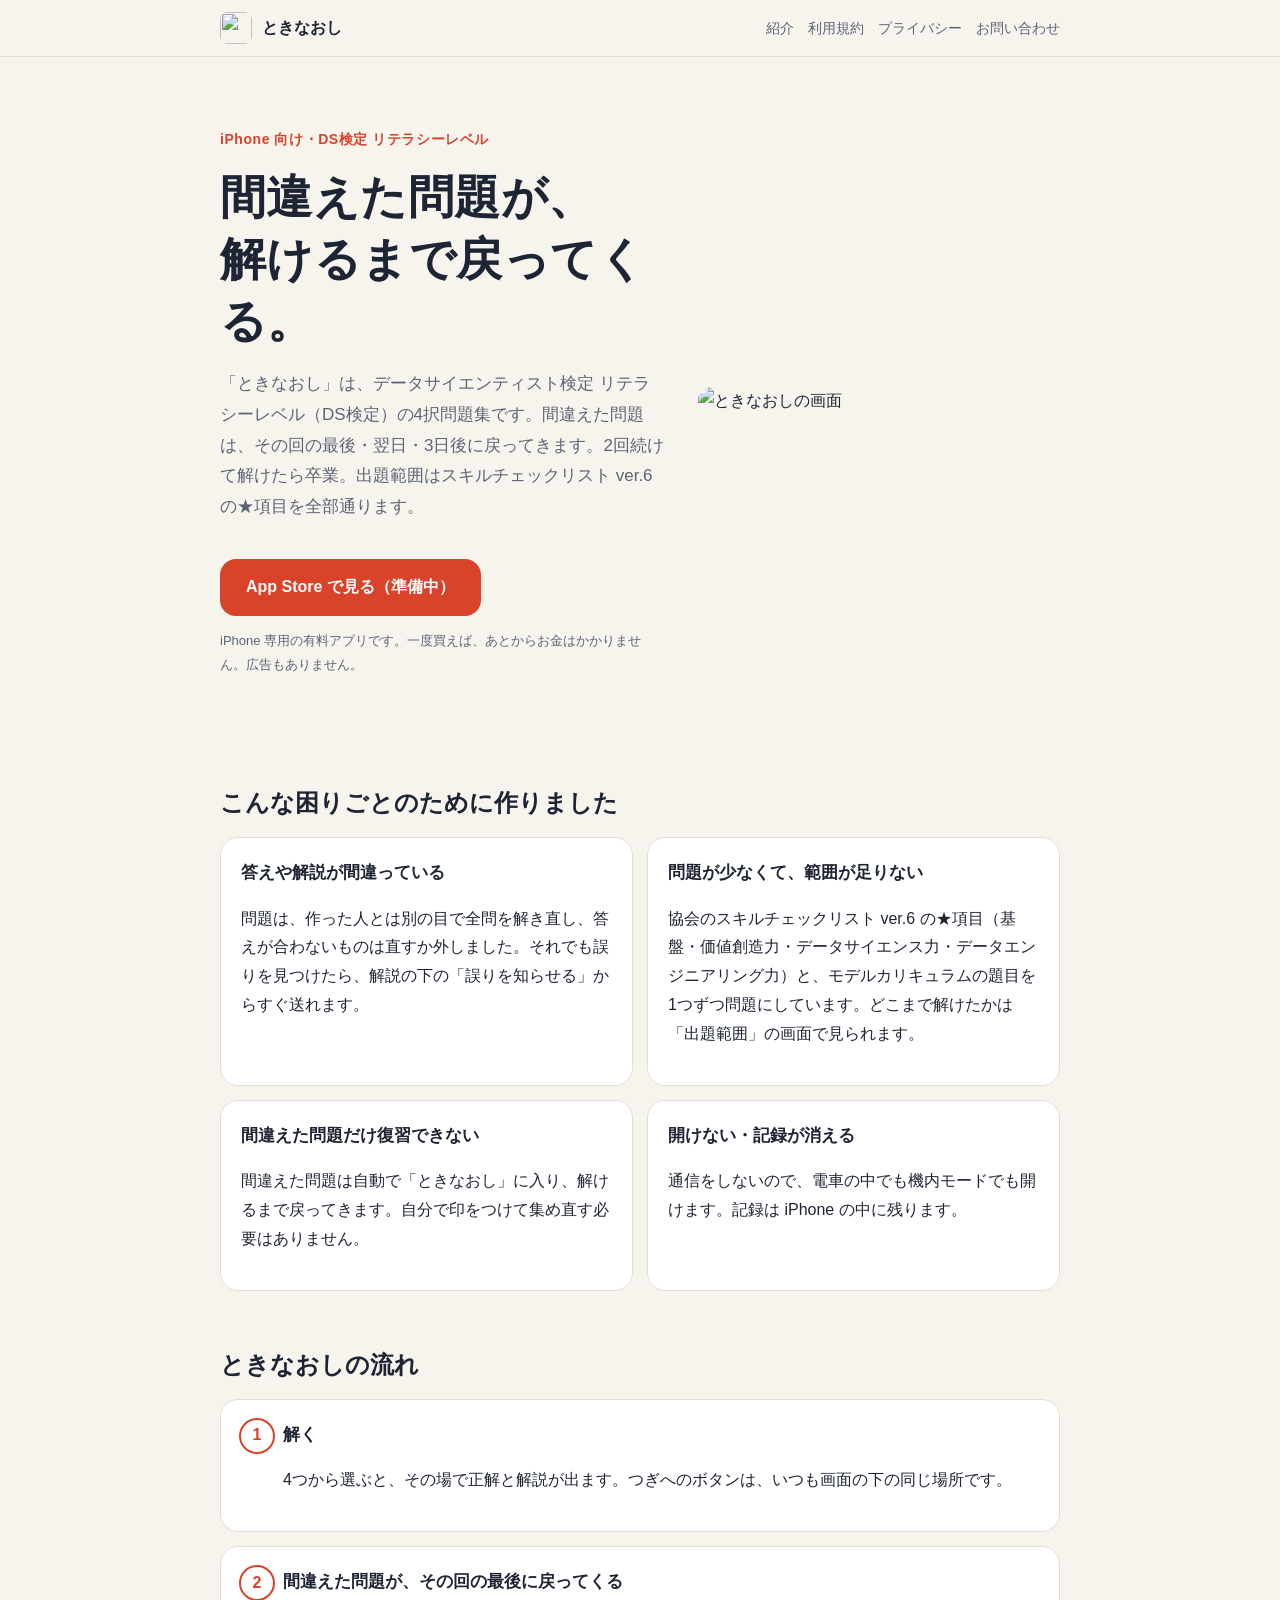
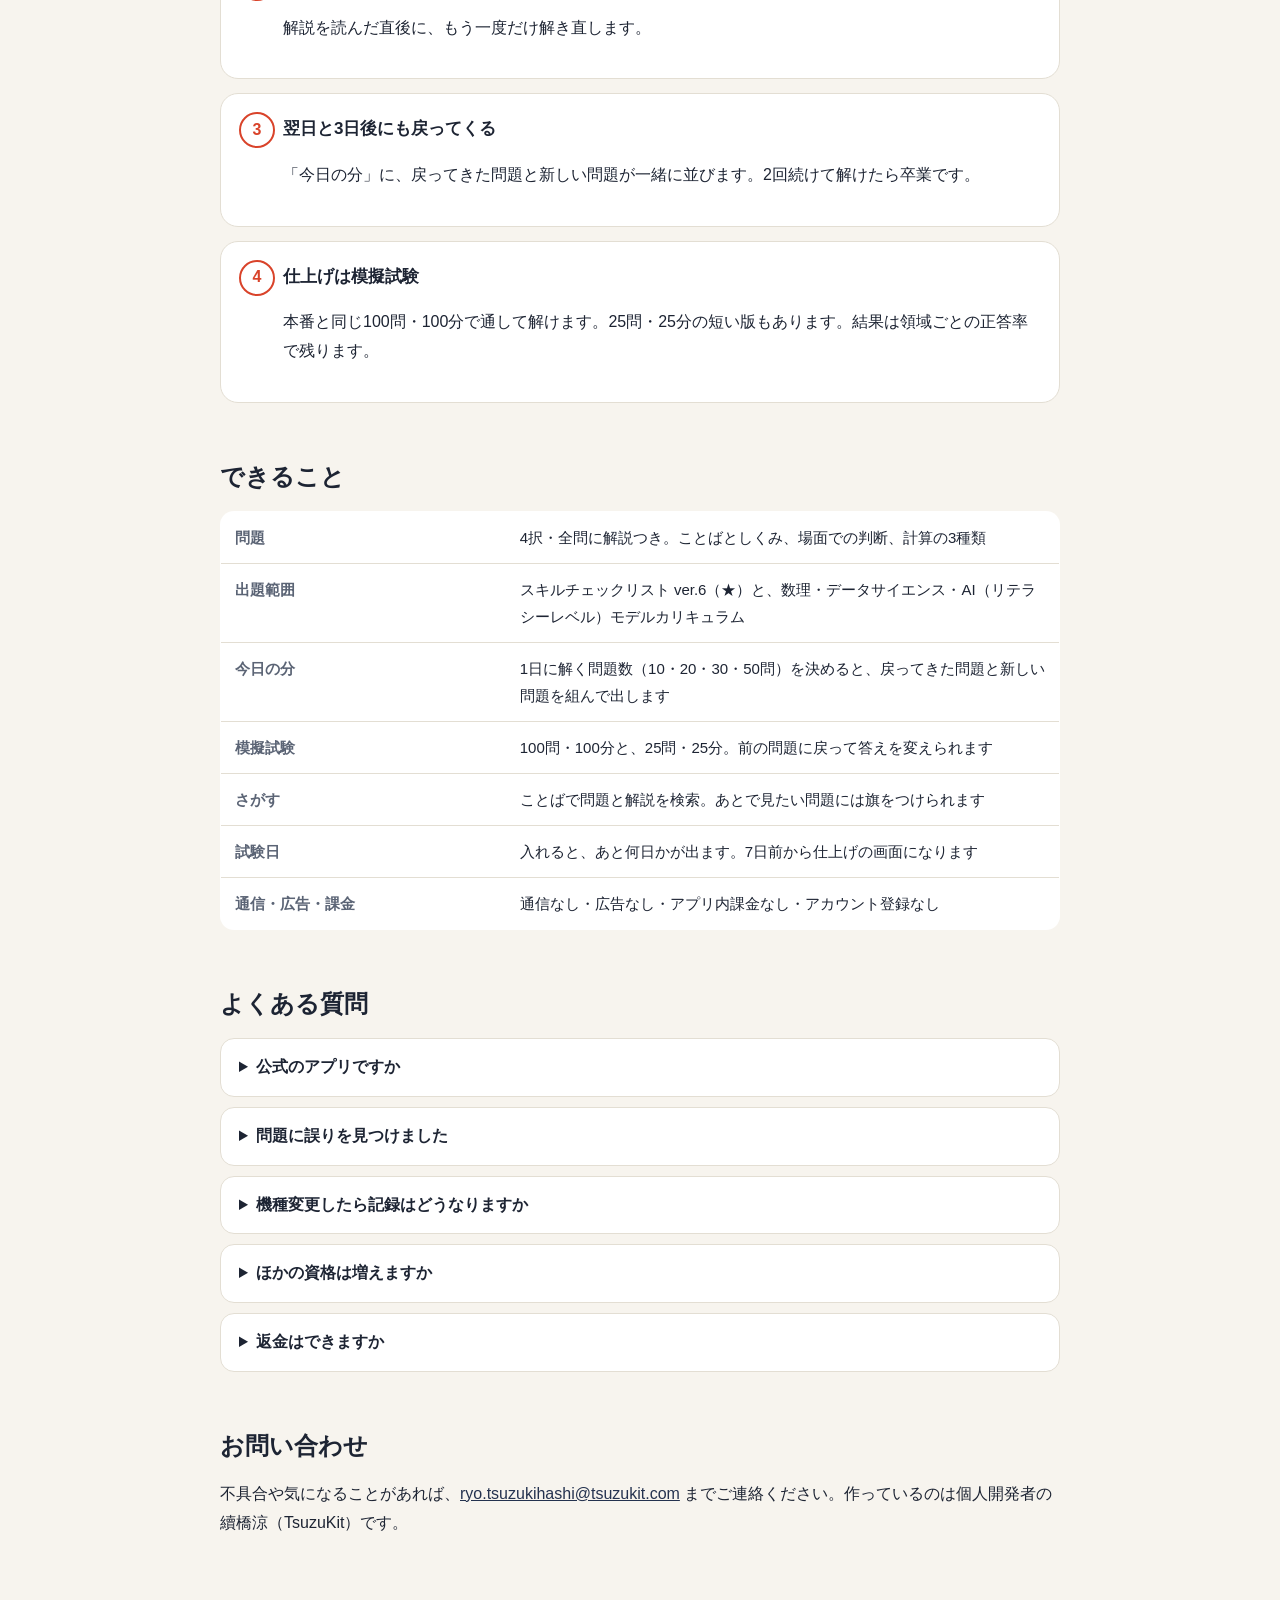
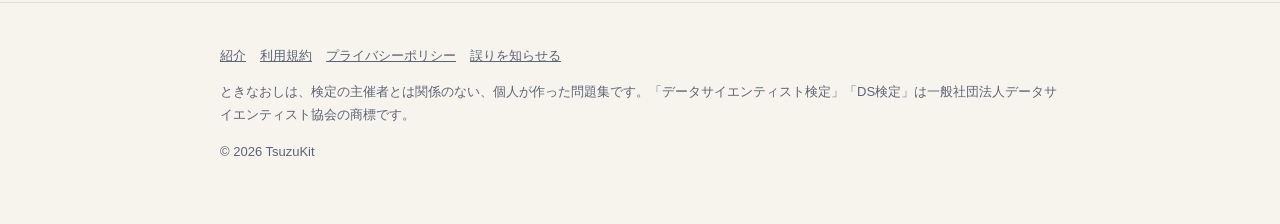
==== index.html @ 1ac1acfb "ときなおしの紹介・利用規約・プライバシーポリシー・誤りを知らせるページ" ====
<!DOCTYPE html>
<html lang="ja">
<head>
<meta charset="UTF-8">
<meta name="viewport" content="width=device-width, initial-scale=1">
<title>ときなおし｜間違えた問題が戻ってくる DS検定の問題集（iPhone）</title>
<meta name="description" content="DS検定（データサイエンティスト検定 リテラシーレベル）の4択問題集。間違えた問題が、解けるまで戻ってきます。スキルチェックリスト ver.6 対応。通信なし・広告なし・買い切り。">
<meta property="og:title" content="ときなおし｜間違えた問題が戻ってくる DS検定の問題集（iPhone）">
<meta property="og:description" content="DS検定（データサイエンティスト検定 リテラシーレベル）の4択問題集。間違えた問題が、解けるまで戻ってきます。スキルチェックリスト ver.6 対応。通信なし・広告なし・買い切り。">
<meta property="og:type" content="website">
<meta property="og:url" content="https://tokinaoshi.tsuzukit.com/">
<meta property="og:image" content="https://tokinaoshi.tsuzukit.com/assets/og.jpg">
<link rel="icon" href="assets/icon.png">
<link rel="apple-touch-icon" href="assets/icon.png">
<link rel="stylesheet" href="style.css">
</head>
<body>
<header class="site"><div class="wrap">
<a class="brand" href="./"><img src="assets/icon.png" alt="" width="32" height="32">ときなおし</a>
<nav class="site"><a href="./">紹介</a><a href="terms.html">利用規約</a><a href="privacy.html">プライバシー</a><a href="./#contact">お問い合わせ</a></nav>
</div></header>
<main class="wrap">
<section class="hero">
<div>
<p class="eyebrow">iPhone 向け・DS検定 リテラシーレベル</p>
<h1>間違えた問題が、<br>解けるまで戻ってくる。</h1>
<p class="lead">「ときなおし」は、データサイエンティスト検定 リテラシーレベル（DS検定）の4択問題集です。間違えた問題は、その回の最後・翌日・3日後に戻ってきます。2回続けて解けたら卒業。出題範囲はスキルチェックリスト ver.6 の★項目を全部通ります。</p>
<a class="cta" href="#store" id="store">App Store で見る（準備中）</a>
<p class="note">iPhone 専用の有料アプリです。一度買えば、あとからお金はかかりません。広告もありません。</p>
</div>
<img src="assets/hero.png" alt="ときなおしの画面" width="360">
</section>

<h2>こんな困りごとのために作りました</h2>
<div class="grid two">
<div class="card"><h3>答えや解説が間違っている</h3><p>問題は、作った人とは別の目で全問を解き直し、答えが合わないものは直すか外しました。それでも誤りを見つけたら、解説の下の「誤りを知らせる」からすぐ送れます。</p></div>
<div class="card"><h3>問題が少なくて、範囲が足りない</h3><p>協会のスキルチェックリスト ver.6 の★項目（基盤・価値創造力・データサイエンス力・データエンジニアリング力）と、モデルカリキュラムの題目を1つずつ問題にしています。どこまで解けたかは「出題範囲」の画面で見られます。</p></div>
<div class="card"><h3>間違えた問題だけ復習できない</h3><p>間違えた問題は自動で「ときなおし」に入り、解けるまで戻ってきます。自分で印をつけて集め直す必要はありません。</p></div>
<div class="card"><h3>開けない・記録が消える</h3><p>通信をしないので、電車の中でも機内モードでも開けます。記録は iPhone の中に残ります。</p></div>
</div>

<h2>ときなおしの流れ</h2>
<div class="grid steps">
<div class="card"><h3>解く</h3><p>4つから選ぶと、その場で正解と解説が出ます。つぎへのボタンは、いつも画面の下の同じ場所です。</p></div>
<div class="card"><h3>間違えた問題が、その回の最後に戻ってくる</h3><p>解説を読んだ直後に、もう一度だけ解き直します。</p></div>
<div class="card"><h3>翌日と3日後にも戻ってくる</h3><p>「今日の分」に、戻ってきた問題と新しい問題が一緒に並びます。2回続けて解けたら卒業です。</p></div>
<div class="card"><h3>仕上げは模擬試験</h3><p>本番と同じ100問・100分で通して解けます。25問・25分の短い版もあります。結果は領域ごとの正答率で残ります。</p></div>
</div>

<h2>できること</h2>
<table>
<tr><th>問題</th><td>4択・全問に解説つき。ことばとしくみ、場面での判断、計算の3種類</td></tr>
<tr><th>出題範囲</th><td>スキルチェックリスト ver.6（★）と、数理・データサイエンス・AI（リテラシーレベル）モデルカリキュラム</td></tr>
<tr><th>今日の分</th><td>1日に解く問題数（10・20・30・50問）を決めると、戻ってきた問題と新しい問題を組んで出します</td></tr>
<tr><th>模擬試験</th><td>100問・100分と、25問・25分。前の問題に戻って答えを変えられます</td></tr>
<tr><th>さがす</th><td>ことばで問題と解説を検索。あとで見たい問題には旗をつけられます</td></tr>
<tr><th>試験日</th><td>入れると、あと何日かが出ます。7日前から仕上げの画面になります</td></tr>
<tr><th>通信・広告・課金</th><td>通信なし・広告なし・アプリ内課金なし・アカウント登録なし</td></tr>
</table>

<h2>よくある質問</h2>
<details><summary>公式のアプリですか</summary><p>いいえ。検定の主催者とは関係のない、個人が作った問題集です。問題はすべて、このアプリのために新しく作りました。過去問や市販の問題集の写しではありません。</p></details>
<details><summary>問題に誤りを見つけました</summary><p>解説の下の「この問題の誤りを知らせる」を押すと、問題の番号が入ったメールを送れます。確かめて、次の版で直します。</p></details>
<details><summary>機種変更したら記録はどうなりますか</summary><p>記録は iPhone の中に保存しています。iPhone のバックアップから復元すると、記録も戻ります。</p></details>
<details><summary>ほかの資格は増えますか</summary><p>増やすときは、このアプリの中に足します。</p></details>
<details><summary>返金はできますか</summary><p>返金は Apple の規定に従います。<a href="https://reportaproblem.apple.com/">reportaproblem.apple.com</a> からお申し出ください。開発者が直接返金することはできません。</p></details>

<h2 id="contact">お問い合わせ</h2>
<p>不具合や気になることがあれば、<a href="mailto:ryo.tsuzukihashi@tsuzukit.com?subject=%E3%81%A8%E3%81%8D%E3%81%AA%E3%81%8A%E3%81%97%E3%81%AB%E3%81%A4%E3%81%84%E3%81%A6">ryo.tsuzukihashi@tsuzukit.com</a> までご連絡ください。作っているのは個人開発者の續橋涼（TsuzuKit）です。</p>

</main>
<footer class="site"><div class="wrap">
<p><a href="./">紹介</a><a href="terms.html">利用規約</a><a href="privacy.html">プライバシーポリシー</a><a href="report.html">誤りを知らせる</a></p>
<p>ときなおしは、検定の主催者とは関係のない、個人が作った問題集です。「データサイエンティスト検定」「DS検定」は一般社団法人データサイエンティスト協会の商標です。</p>
<p>© 2026 TsuzuKit</p>
</div></footer>
</body>
</html>
---- style.css ----
/* ときなおし — 紙の白・インクの紺・朱色（採点の赤ペン） */
:root {
  --paper: #f7f4ee; --card: #ffffff; --ink: #1d2433; --sub: #5b6475; --line: #e3ded3;
  --vermilion: #d9432a; --vermilion-soft: #fbe5df; --navy: #24324f; --correct: #167c55;
}
@media (prefers-color-scheme: dark) {
  :root { --paper: #12151c; --card: #1c212b; --ink: #f2f0ea; --sub: #a9b0be; --line: #2c3340;
    --vermilion: #f0674f; --vermilion-soft: #3a211c; --navy: #8fa6d9; --correct: #4cc38f; }
}
* { box-sizing: border-box; }
html { -webkit-text-size-adjust: 100%; }
body { margin: 0; background: var(--paper); color: var(--ink); line-height: 1.8;
  font-family: -apple-system, BlinkMacSystemFont, "Hiragino Sans", "Hiragino Kaku Gothic ProN", "Noto Sans JP", sans-serif; }
a { color: var(--navy); }
.wrap { max-width: 880px; margin: 0 auto; padding: 0 20px; }
header.site { border-bottom: 1px solid var(--line); background: var(--paper); position: sticky; top: 0; z-index: 5; }
header.site .wrap { display: flex; align-items: center; gap: 16px; min-height: 56px; }
.brand { display: flex; align-items: center; gap: 10px; font-weight: 800; text-decoration: none; color: var(--ink); margin-right: auto; }
.brand img { width: 32px; height: 32px; border-radius: 8px; }
nav.site a { font-size: 14px; text-decoration: none; color: var(--sub); margin-left: 14px; white-space: nowrap; }
nav.site a:hover { color: var(--ink); }
.hero { padding: 56px 0 40px; display: grid; gap: 32px; align-items: center; }
@media (min-width: 760px) { .hero { grid-template-columns: 1.1fr 0.9fr; } }
.eyebrow { color: var(--vermilion); font-weight: 700; font-size: 14px; letter-spacing: 0.04em; }
h1 { font-size: clamp(30px, 6vw, 46px); line-height: 1.35; margin: 8px 0 16px; letter-spacing: 0.01em; }
h2 { font-size: 24px; margin: 56px 0 16px; line-height: 1.5; }
h3 { font-size: 17px; margin: 0 0 6px; }
.lead { font-size: 17px; color: var(--sub); }
.cta { display: inline-block; margin-top: 20px; background: var(--vermilion); color: #fff; font-weight: 700; text-decoration: none;
  padding: 14px 26px; border-radius: 16px; }
.note { font-size: 13px; color: var(--sub); }
.hero img { width: 100%; max-width: 360px; justify-self: center; border-radius: 28px; }
.grid { display: grid; gap: 14px; }
@media (min-width: 700px) { .grid.two { grid-template-columns: 1fr 1fr; } .grid.three { grid-template-columns: repeat(3, 1fr); } }
.card { background: var(--card); border: 1px solid var(--line); border-radius: 18px; padding: 20px; }
.card.em { background: var(--vermilion-soft); border-color: transparent; }
.steps { counter-reset: step; }
.steps .card { position: relative; padding-left: 62px; }
.steps .card::before { counter-increment: step; content: counter(step); position: absolute; left: 18px; top: 18px; width: 32px; height: 32px;
  border-radius: 50%; border: 2.5px solid var(--vermilion); color: var(--vermilion); font-weight: 800; display: grid; place-items: center; }
table { width: 100%; border-collapse: collapse; background: var(--card); border: 1px solid var(--line); border-radius: 14px; overflow: hidden; }
th, td { text-align: left; padding: 12px 14px; border-bottom: 1px solid var(--line); vertical-align: top; font-size: 15px; }
th { width: 34%; color: var(--sub); font-weight: 600; }
tr:last-child th, tr:last-child td { border-bottom: none; }
.doc { padding: 40px 0 24px; }
.doc h1 { font-size: 30px; }
.doc h2 { font-size: 19px; margin: 36px 0 10px; }
.doc .meta { color: var(--sub); font-size: 14px; }
.doc .summary { background: var(--vermilion-soft); border-radius: 16px; padding: 18px 20px; margin: 20px 0; }
details { background: var(--card); border: 1px solid var(--line); border-radius: 14px; padding: 14px 18px; }
details + details { margin-top: 10px; }
summary { font-weight: 700; cursor: pointer; }
footer.site { border-top: 1px solid var(--line); margin-top: 64px; padding: 28px 0 48px; color: var(--sub); font-size: 13px; }
footer.site a { color: var(--sub); margin-right: 14px; }
.qid { font-family: ui-monospace, SFMono-Regular, Menlo, monospace; background: var(--card); border: 1px solid var(--line);
  border-radius: 8px; padding: 2px 8px; }
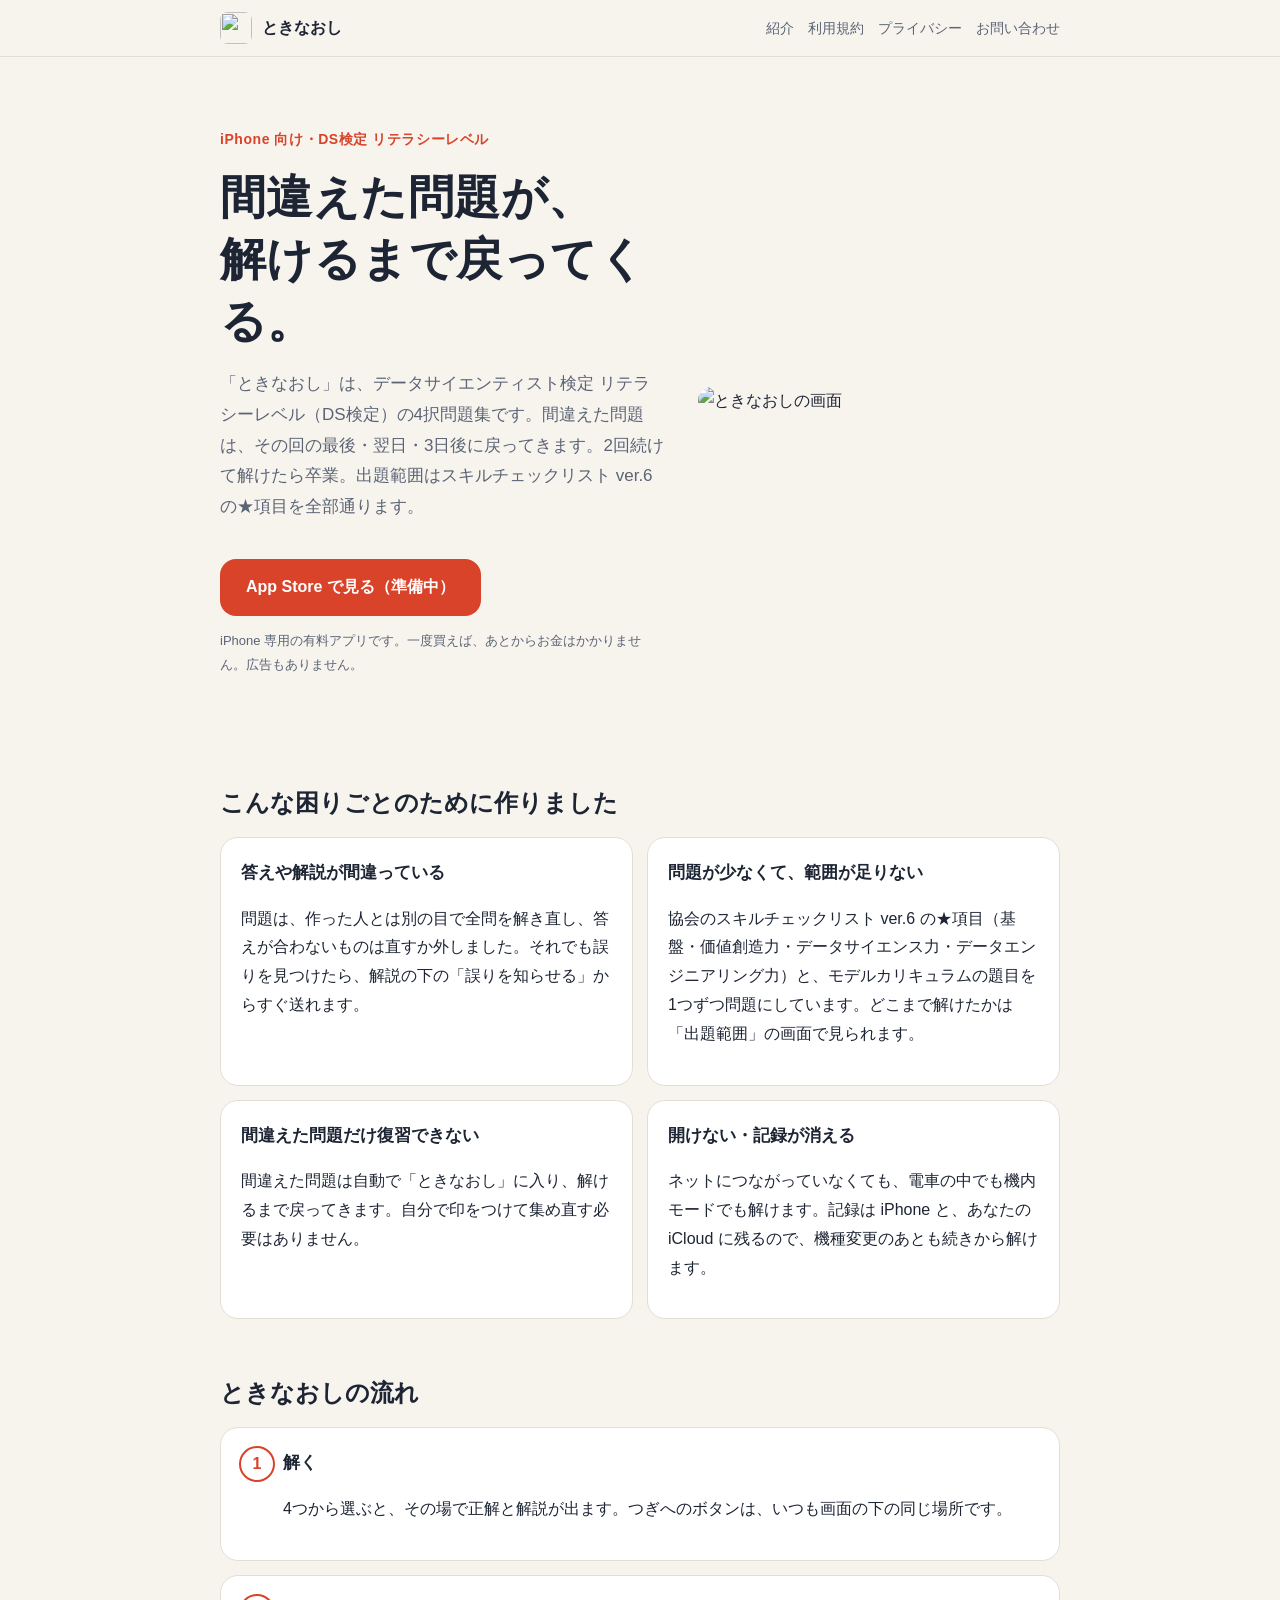
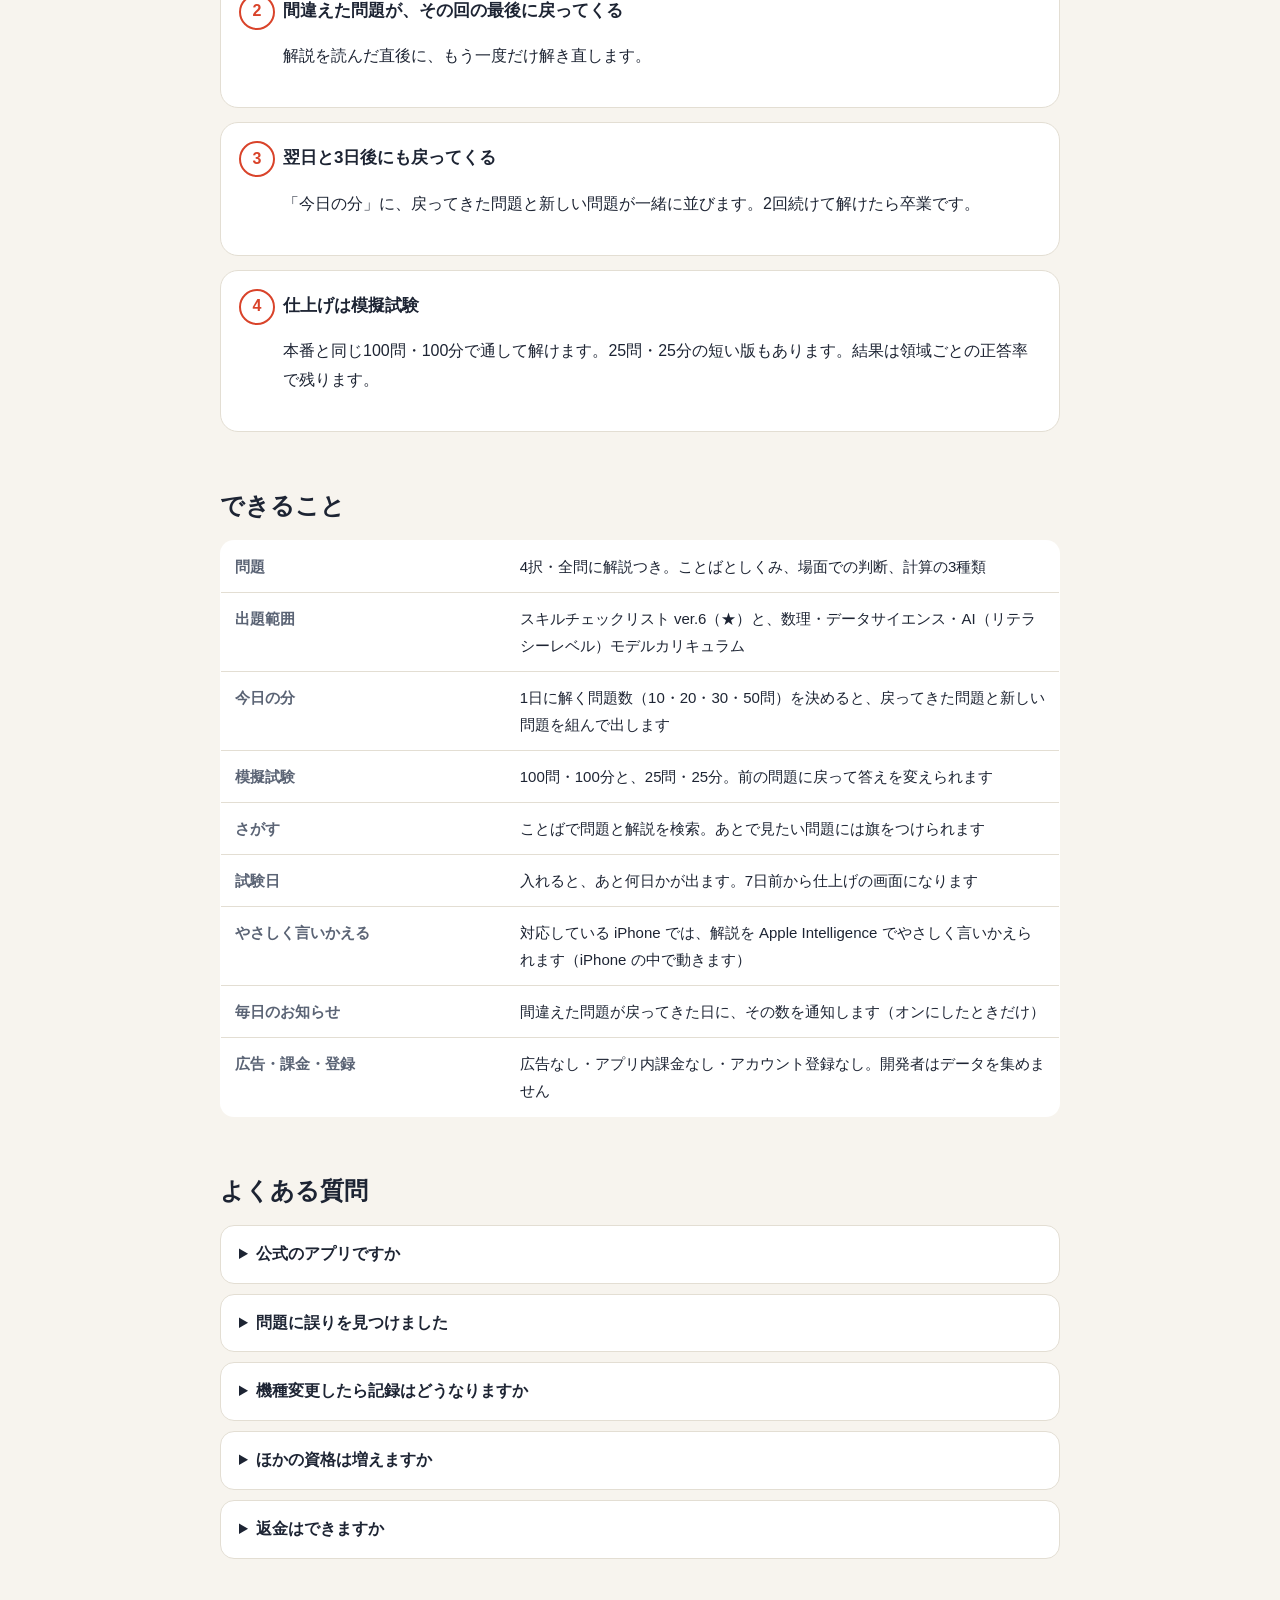
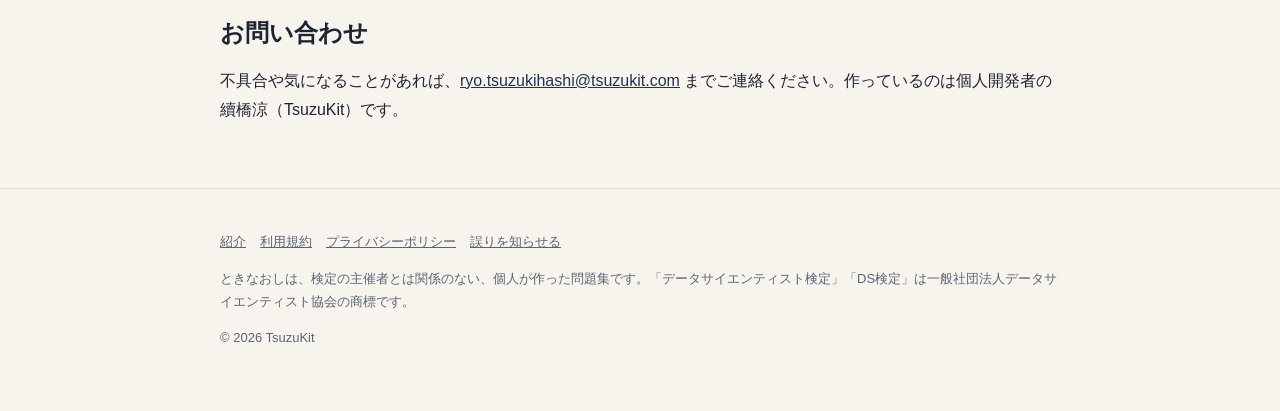
==== commit 66bc2c99: "iCloud への控え・解説の言いかえ・毎日のお知らせに合わせて、紹介とプライバシーポリシーを直す" ====
--- a/index.html
+++ b/index.html
@@ -4,9 +4,9 @@
 <meta charset="UTF-8">
 <meta name="viewport" content="width=device-width, initial-scale=1">
 <title>ときなおし｜間違えた問題が戻ってくる DS検定の問題集（iPhone）</title>
-<meta name="description" content="DS検定（データサイエンティスト検定 リテラシーレベル）の4択問題集。間違えた問題が、解けるまで戻ってきます。スキルチェックリスト ver.6 対応。通信なし・広告なし・買い切り。">
+<meta name="description" content="DS検定（データサイエンティスト検定 リテラシーレベル）の4択問題集。間違えた問題が、解けるまで戻ってきます。スキルチェックリスト ver.6 対応。ネットなしで使える・広告なし・買い切り。">
 <meta property="og:title" content="ときなおし｜間違えた問題が戻ってくる DS検定の問題集（iPhone）">
-<meta property="og:description" content="DS検定（データサイエンティスト検定 リテラシーレベル）の4択問題集。間違えた問題が、解けるまで戻ってきます。スキルチェックリスト ver.6 対応。通信なし・広告なし・買い切り。">
+<meta property="og:description" content="DS検定（データサイエンティスト検定 リテラシーレベル）の4択問題集。間違えた問題が、解けるまで戻ってきます。スキルチェックリスト ver.6 対応。ネットなしで使える・広告なし・買い切り。">
 <meta property="og:type" content="website">
 <meta property="og:url" content="https://tokinaoshi.tsuzukit.com/">
 <meta property="og:image" content="https://tokinaoshi.tsuzukit.com/assets/og.jpg">
@@ -36,7 +36,7 @@
 <div class="card"><h3>答えや解説が間違っている</h3><p>問題は、作った人とは別の目で全問を解き直し、答えが合わないものは直すか外しました。それでも誤りを見つけたら、解説の下の「誤りを知らせる」からすぐ送れます。</p></div>
 <div class="card"><h3>問題が少なくて、範囲が足りない</h3><p>協会のスキルチェックリスト ver.6 の★項目（基盤・価値創造力・データサイエンス力・データエンジニアリング力）と、モデルカリキュラムの題目を1つずつ問題にしています。どこまで解けたかは「出題範囲」の画面で見られます。</p></div>
 <div class="card"><h3>間違えた問題だけ復習できない</h3><p>間違えた問題は自動で「ときなおし」に入り、解けるまで戻ってきます。自分で印をつけて集め直す必要はありません。</p></div>
-<div class="card"><h3>開けない・記録が消える</h3><p>通信をしないので、電車の中でも機内モードでも開けます。記録は iPhone の中に残ります。</p></div>
+<div class="card"><h3>開けない・記録が消える</h3><p>ネットにつながっていなくても、電車の中でも機内モードでも解けます。記録は iPhone と、あなたの iCloud に残るので、機種変更のあとも続きから解けます。</p></div>
 </div>
 
 <h2>ときなおしの流れ</h2>
@@ -55,13 +55,15 @@
 <tr><th>模擬試験</th><td>100問・100分と、25問・25分。前の問題に戻って答えを変えられます</td></tr>
 <tr><th>さがす</th><td>ことばで問題と解説を検索。あとで見たい問題には旗をつけられます</td></tr>
 <tr><th>試験日</th><td>入れると、あと何日かが出ます。7日前から仕上げの画面になります</td></tr>
-<tr><th>通信・広告・課金</th><td>通信なし・広告なし・アプリ内課金なし・アカウント登録なし</td></tr>
+<tr><th>やさしく言いかえる</th><td>対応している iPhone では、解説を Apple Intelligence でやさしく言いかえられます（iPhone の中で動きます）</td></tr>
+<tr><th>毎日のお知らせ</th><td>間違えた問題が戻ってきた日に、その数を通知します（オンにしたときだけ）</td></tr>
+<tr><th>広告・課金・登録</th><td>広告なし・アプリ内課金なし・アカウント登録なし。開発者はデータを集めません</td></tr>
 </table>
 
 <h2>よくある質問</h2>
 <details><summary>公式のアプリですか</summary><p>いいえ。検定の主催者とは関係のない、個人が作った問題集です。問題はすべて、このアプリのために新しく作りました。過去問や市販の問題集の写しではありません。</p></details>
 <details><summary>問題に誤りを見つけました</summary><p>解説の下の「この問題の誤りを知らせる」を押すと、問題の番号が入ったメールを送れます。確かめて、次の版で直します。</p></details>
-<details><summary>機種変更したら記録はどうなりますか</summary><p>記録は iPhone の中に保存しています。iPhone のバックアップから復元すると、記録も戻ります。</p></details>
+<details><summary>機種変更したら記録はどうなりますか</summary><p>記録の控えを、あなたの iCloud に置いています。新しい iPhone で同じ Apple アカウントにサインインしていれば、アプリを開いたときに続きから解けます。</p></details>
 <details><summary>ほかの資格は増えますか</summary><p>増やすときは、このアプリの中に足します。</p></details>
 <details><summary>返金はできますか</summary><p>返金は Apple の規定に従います。<a href="https://reportaproblem.apple.com/">reportaproblem.apple.com</a> からお申し出ください。開発者が直接返金することはできません。</p></details>
 
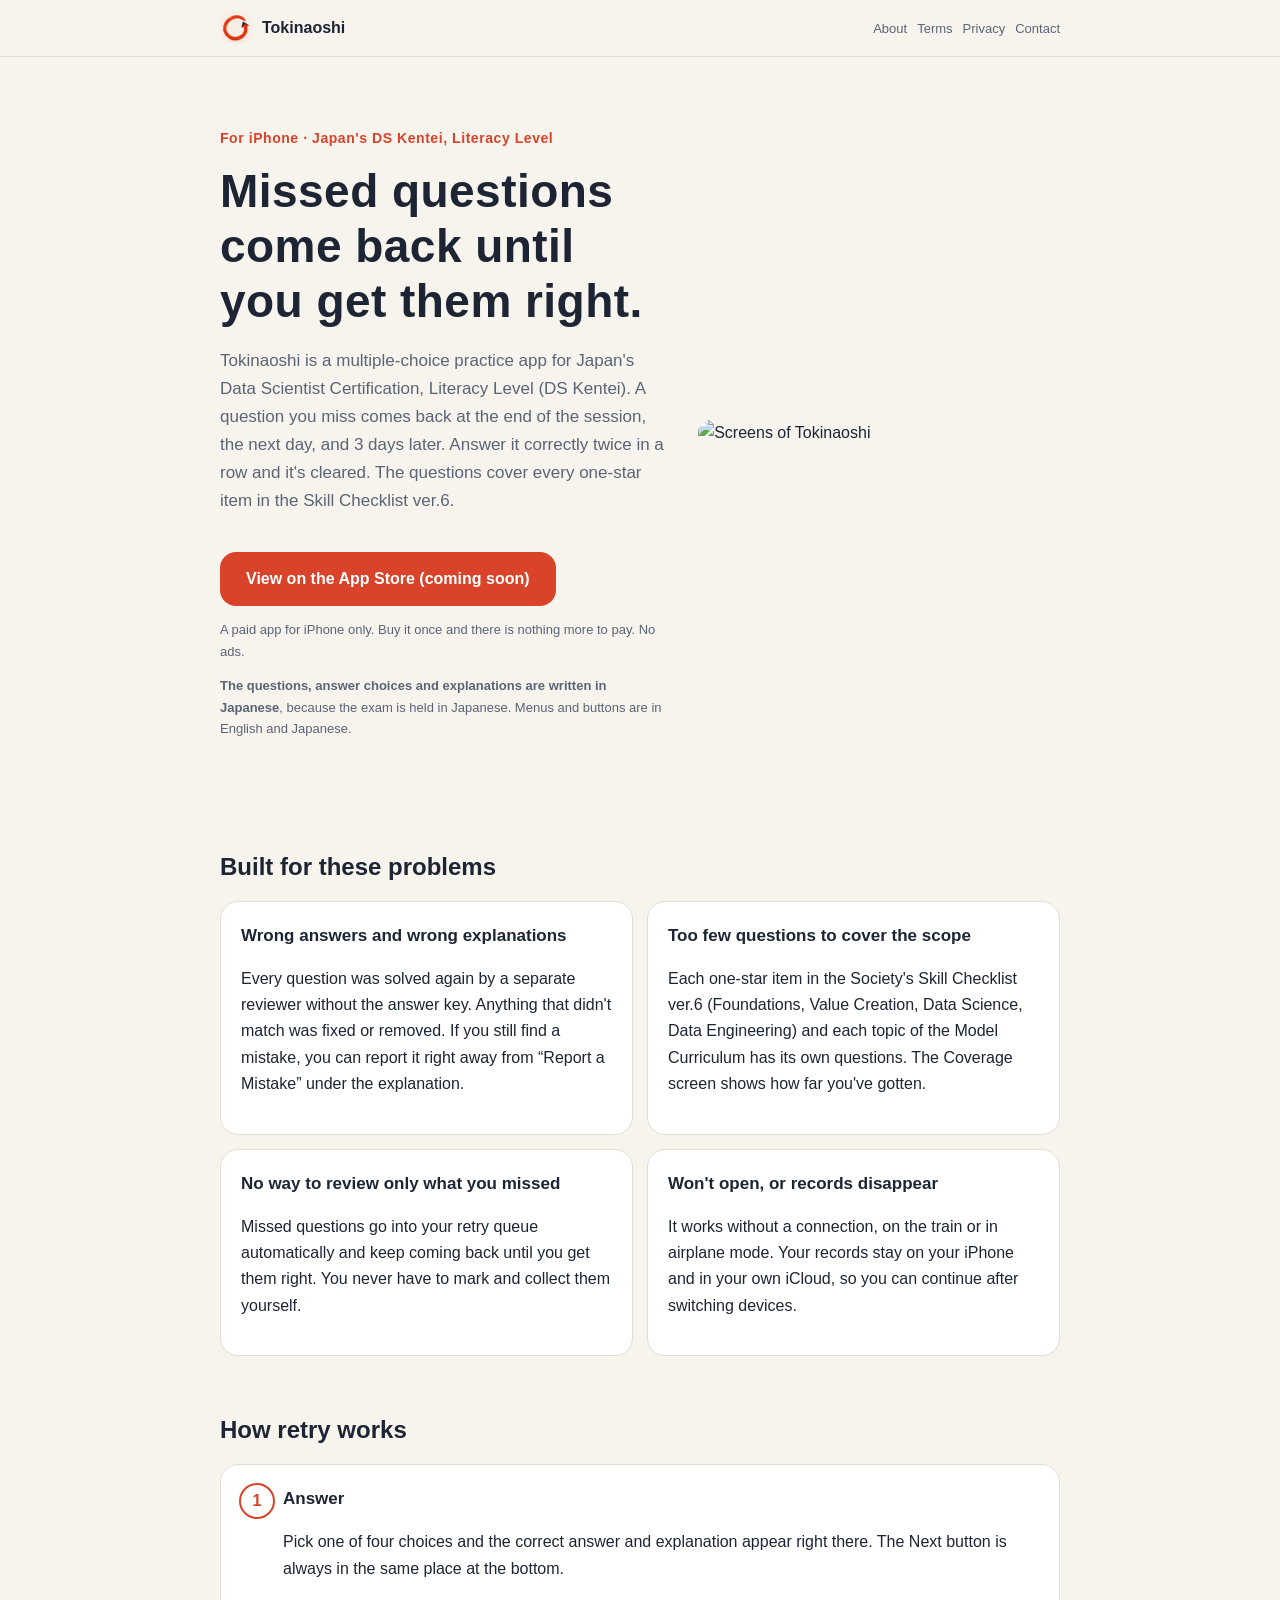
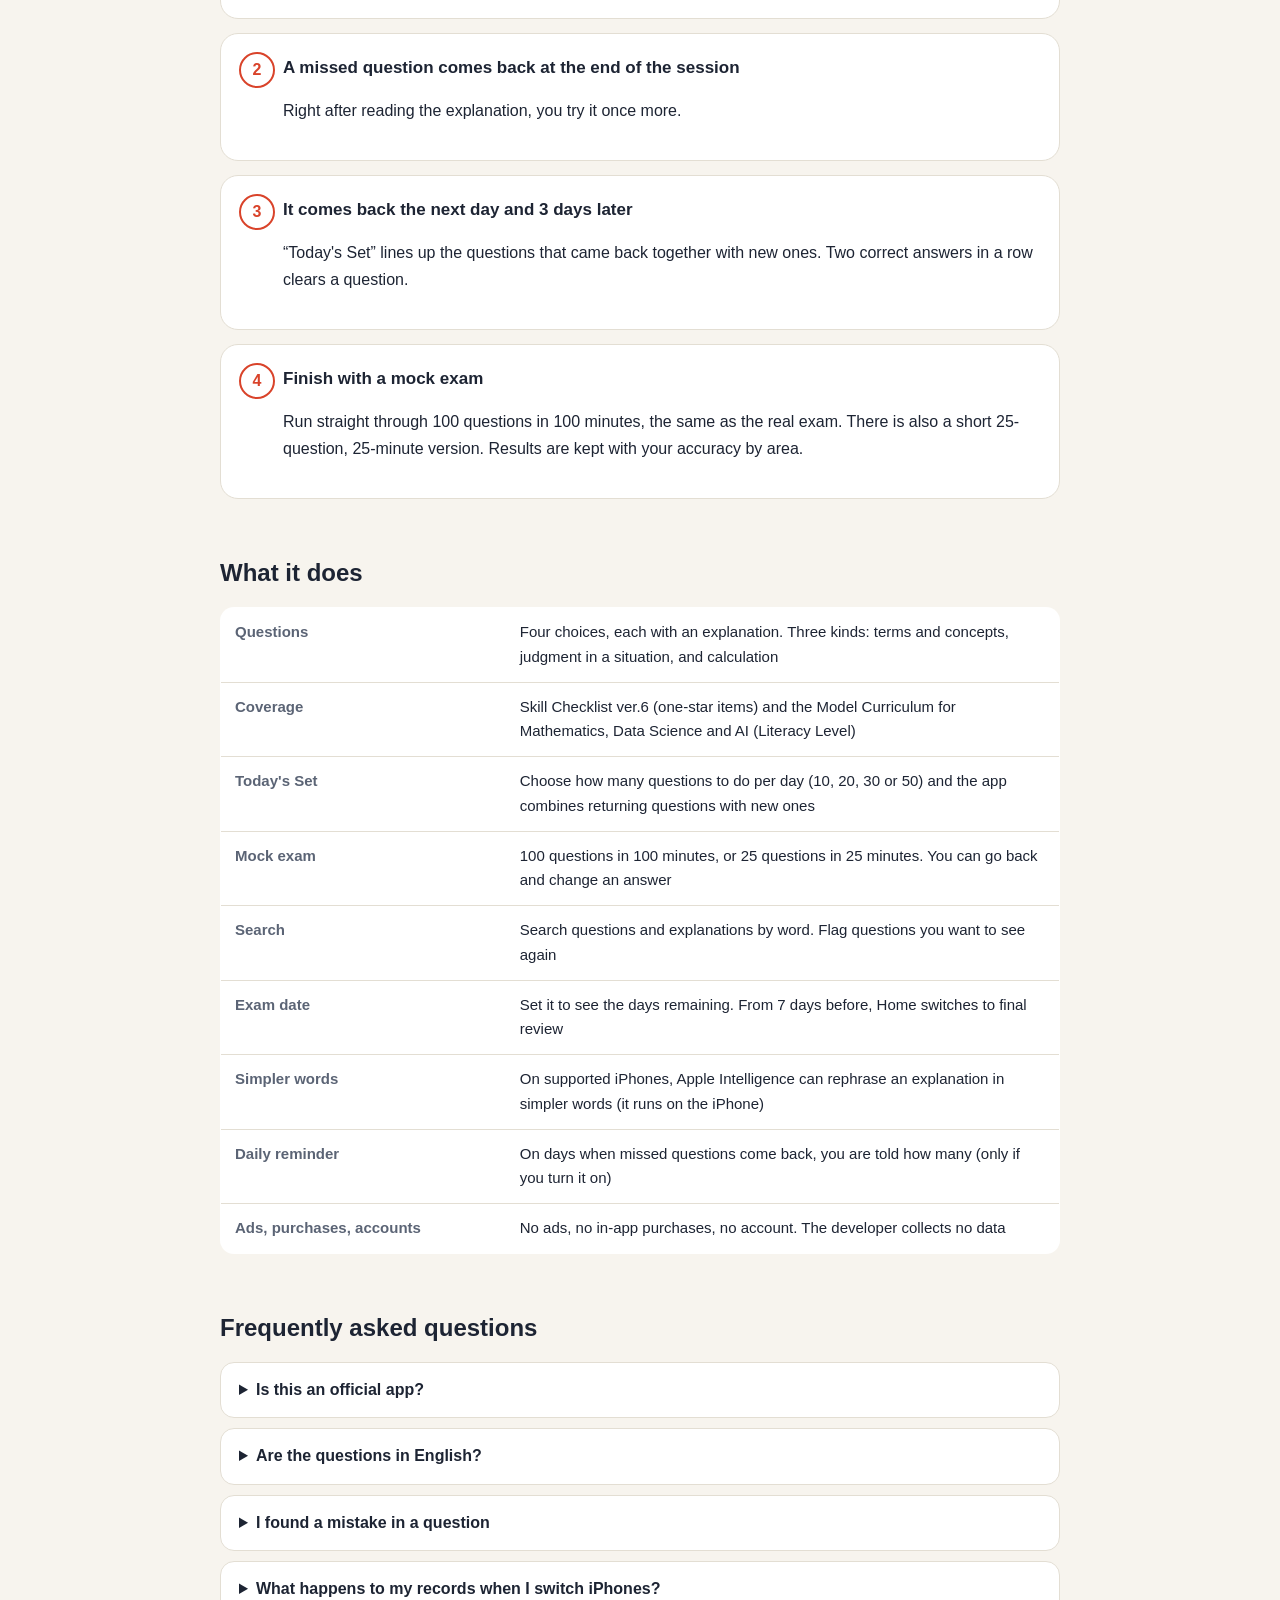
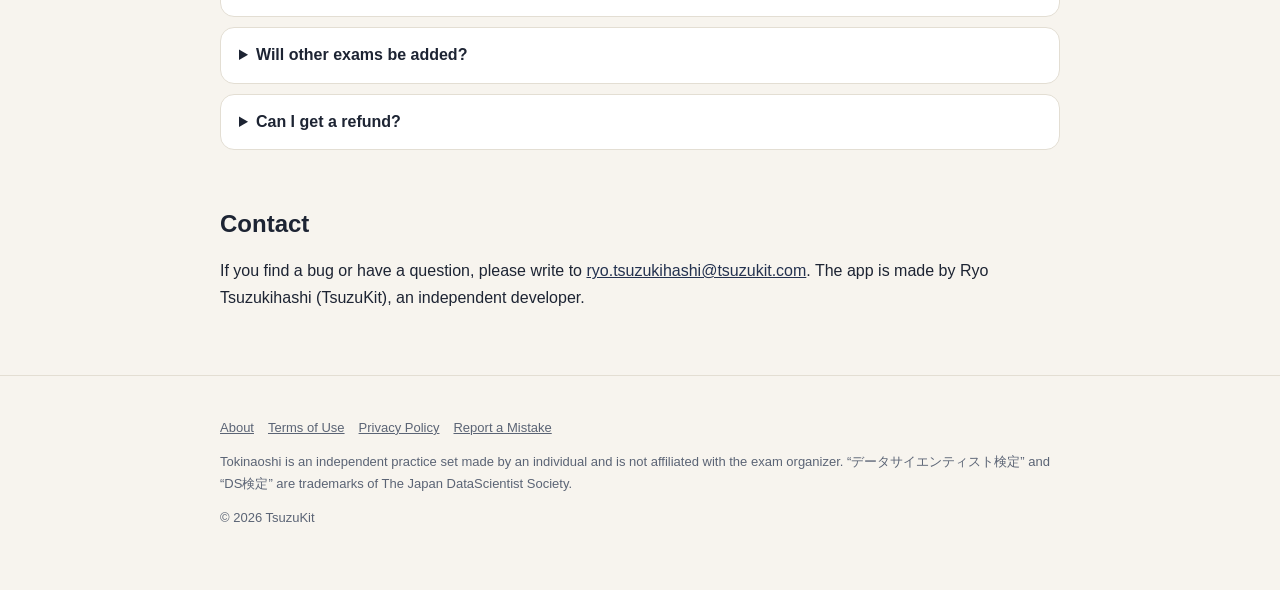
==== commit 74a03dc1: "サイトを日本語・英語の両方で出す（端末の言語で切りかわる）" ====
--- a/index.html
+++ b/index.html
@@ -1,10 +1,11 @@
 <!DOCTYPE html>
-<html lang="ja">
+<html lang="ja" data-title-ja="ときなおし｜間違えた問題が戻ってくる DS検定の問題集（iPhone）" data-title-en="Tokinaoshi | Practice questions for Japan&#x27;s DS Kentei (iPhone)">
 <head>
 <meta charset="UTF-8">
 <meta name="viewport" content="width=device-width, initial-scale=1">
+<script>(function(){var l=navigator.languages&&navigator.languages.length?navigator.languages:[navigator.language||"ja"],p="en";for(var i=0;i<l.length;i++){var c=String(l[i]).toLowerCase();if(c.indexOf("ja")===0){p="ja";break}if(c.indexOf("en")===0){p="en";break}}var d=document.documentElement;d.lang=p;var t=d.getAttribute("data-title-"+p);if(t){document.title=t}})();</script>
 <title>ときなおし｜間違えた問題が戻ってくる DS検定の問題集（iPhone）</title>
-<meta name="description" content="DS検定（データサイエンティスト検定 リテラシーレベル）の4択問題集。間違えた問題が、解けるまで戻ってきます。スキルチェックリスト ver.6 対応。ネットなしで使える・広告なし・買い切り。">
+<meta name="description" content="DS検定（データサイエンティスト検定 リテラシーレベル）の4択問題集。間違えた問題が、解けるまで戻ってきます。スキルチェックリスト ver.6 対応。ネットなしで使える・広告なし・買い切り。 / A multiple-choice practice app for Japan&#x27;s Data Scientist Certification, Literacy Level. Missed questions come back until you get them right. Questions are in Japanese. Works offline, no ads, one-time purchase.">
 <meta property="og:title" content="ときなおし｜間違えた問題が戻ってくる DS検定の問題集（iPhone）">
 <meta property="og:description" content="DS検定（データサイエンティスト検定 リテラシーレベル）の4択問題集。間違えた問題が、解けるまで戻ってきます。スキルチェックリスト ver.6 対応。ネットなしで使える・広告なし・買い切り。">
 <meta property="og:type" content="website">
@@ -15,6 +16,7 @@
 <link rel="stylesheet" href="style.css">
 </head>
 <body>
+<div data-l="ja" lang="ja">
 <header class="site"><div class="wrap">
 <a class="brand" href="./"><img src="assets/icon.png" alt="" width="32" height="32">ときなおし</a>
 <nav class="site"><a href="./">紹介</a><a href="terms.html">利用規約</a><a href="privacy.html">プライバシー</a><a href="./#contact">お問い合わせ</a></nav>
@@ -69,12 +71,76 @@
 
 <h2 id="contact">お問い合わせ</h2>
 <p>不具合や気になることがあれば、<a href="mailto:ryo.tsuzukihashi@tsuzukit.com?subject=%E3%81%A8%E3%81%8D%E3%81%AA%E3%81%8A%E3%81%97%E3%81%AB%E3%81%A4%E3%81%84%E3%81%A6">ryo.tsuzukihashi@tsuzukit.com</a> までご連絡ください。作っているのは個人開発者の續橋涼（TsuzuKit）です。</p>
-
 </main>
 <footer class="site"><div class="wrap">
 <p><a href="./">紹介</a><a href="terms.html">利用規約</a><a href="privacy.html">プライバシーポリシー</a><a href="report.html">誤りを知らせる</a></p>
 <p>ときなおしは、検定の主催者とは関係のない、個人が作った問題集です。「データサイエンティスト検定」「DS検定」は一般社団法人データサイエンティスト協会の商標です。</p>
 <p>© 2026 TsuzuKit</p>
 </div></footer>
+</div>
+<div data-l="en" lang="en">
+<header class="site"><div class="wrap">
+<a class="brand" href="./"><img src="assets/icon.png" alt="" width="32" height="32">Tokinaoshi</a>
+<nav class="site"><a href="./">About</a><a href="terms.html">Terms</a><a href="privacy.html">Privacy</a><a href="./#contact-en">Contact</a></nav>
+</div></header>
+<main class="wrap">
+<section class="hero">
+<div>
+<p class="eyebrow">For iPhone · Japan's DS Kentei, Literacy Level</p>
+<h1>Missed questions come back until you get them right.</h1>
+<p class="lead">Tokinaoshi is a multiple-choice practice app for Japan's Data Scientist Certification, Literacy Level (DS Kentei). A question you miss comes back at the end of the session, the next day, and 3 days later. Answer it correctly twice in a row and it's cleared. The questions cover every one-star item in the Skill Checklist ver.6.</p>
+<a class="cta" href="#store-en" id="store-en">View on the App Store (coming soon)</a>
+<p class="note">A paid app for iPhone only. Buy it once and there is nothing more to pay. No ads.</p>
+<p class="note"><strong>The questions, answer choices and explanations are written in Japanese</strong>, because the exam is held in Japanese. Menus and buttons are in English and Japanese.</p>
+</div>
+<img src="assets/hero.png" alt="Screens of Tokinaoshi" width="360">
+</section>
+
+<h2>Built for these problems</h2>
+<div class="grid two">
+<div class="card"><h3>Wrong answers and wrong explanations</h3><p>Every question was solved again by a separate reviewer without the answer key. Anything that didn't match was fixed or removed. If you still find a mistake, you can report it right away from “Report a Mistake” under the explanation.</p></div>
+<div class="card"><h3>Too few questions to cover the scope</h3><p>Each one-star item in the Society's Skill Checklist ver.6 (Foundations, Value Creation, Data Science, Data Engineering) and each topic of the Model Curriculum has its own questions. The Coverage screen shows how far you've gotten.</p></div>
+<div class="card"><h3>No way to review only what you missed</h3><p>Missed questions go into your retry queue automatically and keep coming back until you get them right. You never have to mark and collect them yourself.</p></div>
+<div class="card"><h3>Won't open, or records disappear</h3><p>It works without a connection, on the train or in airplane mode. Your records stay on your iPhone and in your own iCloud, so you can continue after switching devices.</p></div>
+</div>
+
+<h2>How retry works</h2>
+<div class="grid steps">
+<div class="card"><h3>Answer</h3><p>Pick one of four choices and the correct answer and explanation appear right there. The Next button is always in the same place at the bottom.</p></div>
+<div class="card"><h3>A missed question comes back at the end of the session</h3><p>Right after reading the explanation, you try it once more.</p></div>
+<div class="card"><h3>It comes back the next day and 3 days later</h3><p>“Today's Set” lines up the questions that came back together with new ones. Two correct answers in a row clears a question.</p></div>
+<div class="card"><h3>Finish with a mock exam</h3><p>Run straight through 100 questions in 100 minutes, the same as the real exam. There is also a short 25-question, 25-minute version. Results are kept with your accuracy by area.</p></div>
+</div>
+
+<h2>What it does</h2>
+<table>
+<tr><th>Questions</th><td>Four choices, each with an explanation. Three kinds: terms and concepts, judgment in a situation, and calculation</td></tr>
+<tr><th>Coverage</th><td>Skill Checklist ver.6 (one-star items) and the Model Curriculum for Mathematics, Data Science and AI (Literacy Level)</td></tr>
+<tr><th>Today's Set</th><td>Choose how many questions to do per day (10, 20, 30 or 50) and the app combines returning questions with new ones</td></tr>
+<tr><th>Mock exam</th><td>100 questions in 100 minutes, or 25 questions in 25 minutes. You can go back and change an answer</td></tr>
+<tr><th>Search</th><td>Search questions and explanations by word. Flag questions you want to see again</td></tr>
+<tr><th>Exam date</th><td>Set it to see the days remaining. From 7 days before, Home switches to final review</td></tr>
+<tr><th>Simpler words</th><td>On supported iPhones, Apple Intelligence can rephrase an explanation in simpler words (it runs on the iPhone)</td></tr>
+<tr><th>Daily reminder</th><td>On days when missed questions come back, you are told how many (only if you turn it on)</td></tr>
+<tr><th>Ads, purchases, accounts</th><td>No ads, no in-app purchases, no account. The developer collects no data</td></tr>
+</table>
+
+<h2>Frequently asked questions</h2>
+<details><summary>Is this an official app?</summary><p>No. It is an independent practice set made by an individual and is not affiliated with the exam organizer. All questions were newly written for this app. They are not copied from past exams or from published workbooks.</p></details>
+<details><summary>Are the questions in English?</summary><p>No. The questions, answer choices and explanations are in Japanese, because the exam is held in Japanese. Only the menus and buttons are available in English.</p></details>
+<details><summary>I found a mistake in a question</summary><p>Tap “Report a Mistake in This Question” under the explanation to send an email with the question number filled in. We will check it and fix it in the next version.</p></details>
+<details><summary>What happens to my records when I switch iPhones?</summary><p>A backup of your records is kept in your own iCloud. If you are signed in to the same Apple Account on the new iPhone, you can continue where you left off when you open the app.</p></details>
+<details><summary>Will other exams be added?</summary><p>If they are, they will be added inside this app.</p></details>
+<details><summary>Can I get a refund?</summary><p>Refunds follow Apple's rules. Please request one at <a href="https://reportaproblem.apple.com/">reportaproblem.apple.com</a>. The developer cannot issue refunds directly.</p></details>
+
+<h2 id="contact-en">Contact</h2>
+<p>If you find a bug or have a question, please write to <a href="mailto:ryo.tsuzukihashi@tsuzukit.com?subject=About%20Tokinaoshi">ryo.tsuzukihashi@tsuzukit.com</a>. The app is made by Ryo Tsuzukihashi (TsuzuKit), an independent developer.</p>
+</main>
+<footer class="site"><div class="wrap">
+<p><a href="./">About</a><a href="terms.html">Terms of Use</a><a href="privacy.html">Privacy Policy</a><a href="report.html">Report a Mistake</a></p>
+<p>Tokinaoshi is an independent practice set made by an individual and is not affiliated with the exam organizer. “データサイエンティスト検定” and “DS検定” are trademarks of The Japan DataScientist Society.</p>
+<p>© 2026 TsuzuKit</p>
+</div></footer>
+</div>
 </body>
 </html>
--- a/style.css
+++ b/style.css
@@ -54,3 +54,9 @@
 footer.site a { color: var(--sub); margin-right: 14px; }
 .qid { font-family: ui-monospace, SFMono-Regular, Menlo, monospace; background: var(--card); border: 1px solid var(--line);
   border-radius: 8px; padding: 2px 8px; }
+/* 端末の言語に合うほうだけ見せる（build.py が両方を1ページに入れる） */
+html[lang="ja"] [data-l="en"], html[lang="en"] [data-l="ja"] { display: none; }
+[lang="en"] { line-height: 1.65; }
+[lang="en"] h1 { line-height: 1.2; }
+[lang="en"] nav.site a { font-size: 13px; margin-left: 10px; }
+header.site .wrap { flex-wrap: wrap; row-gap: 0; }
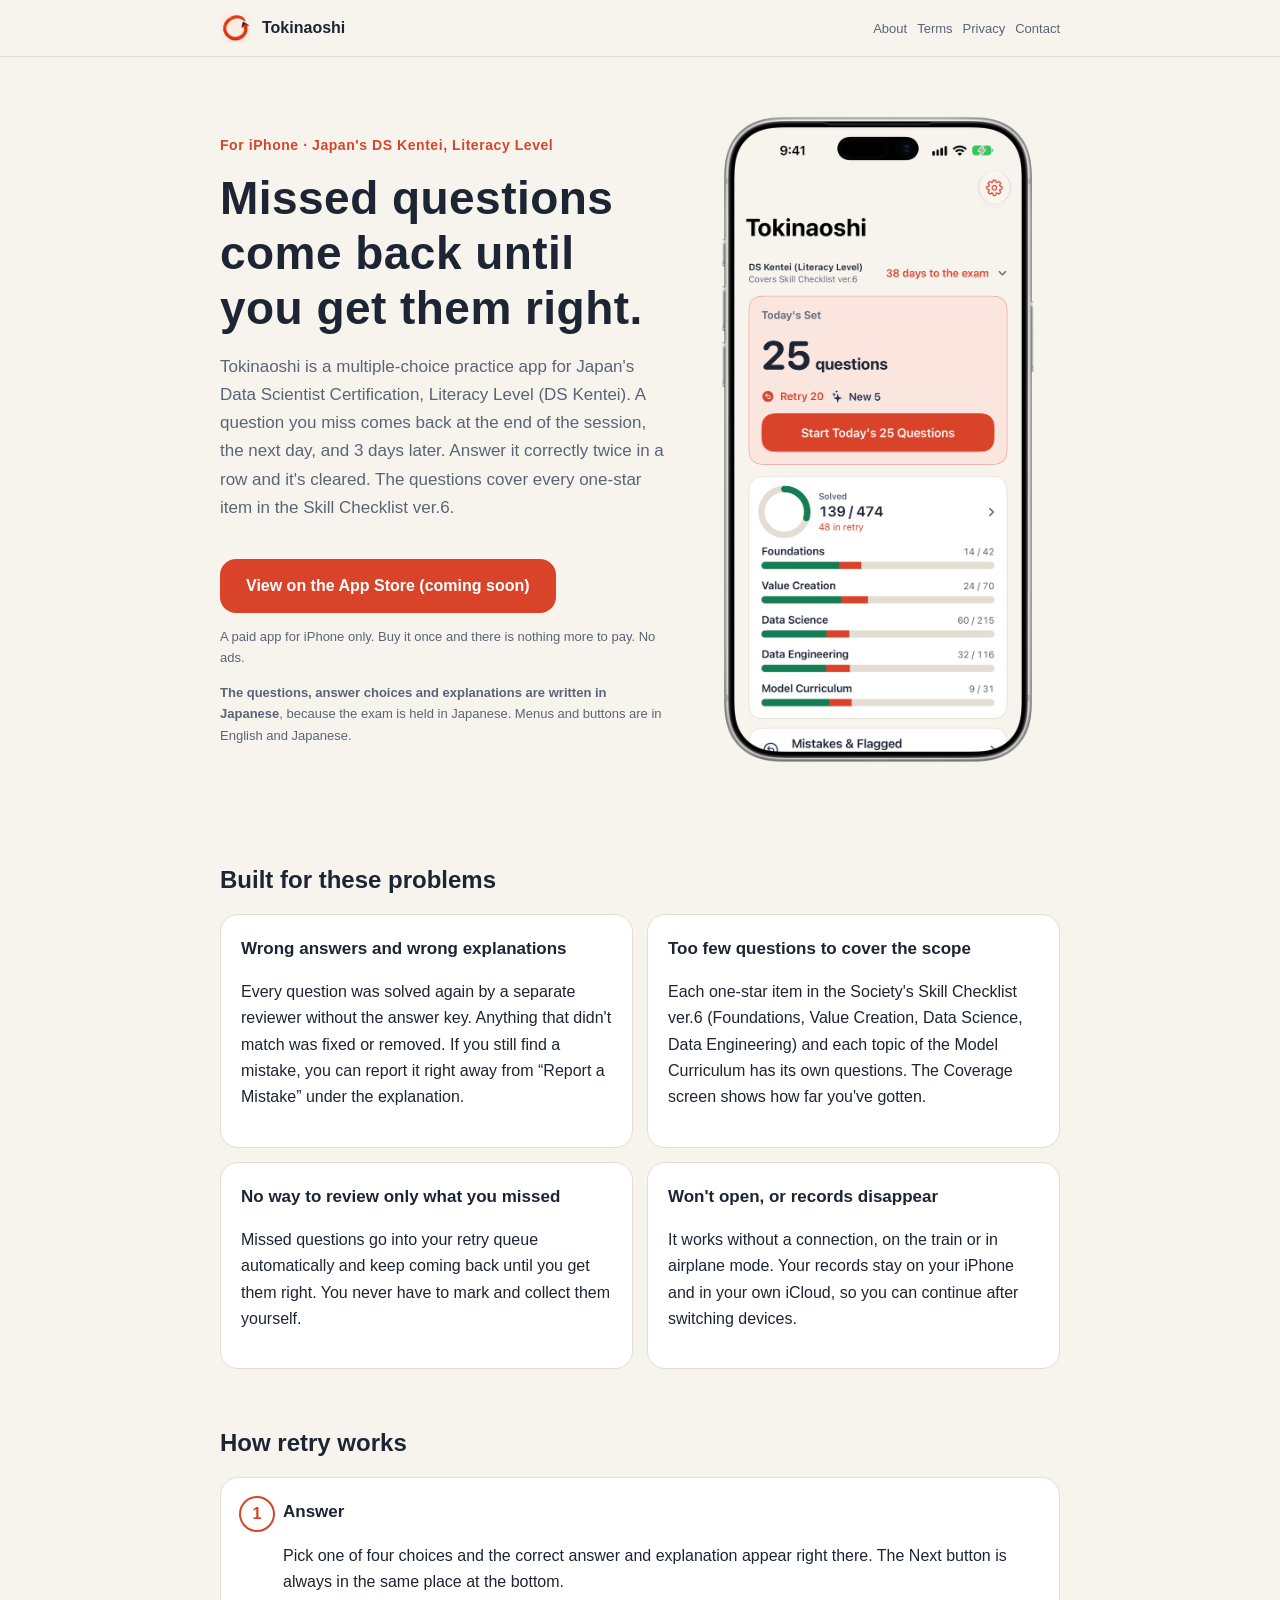
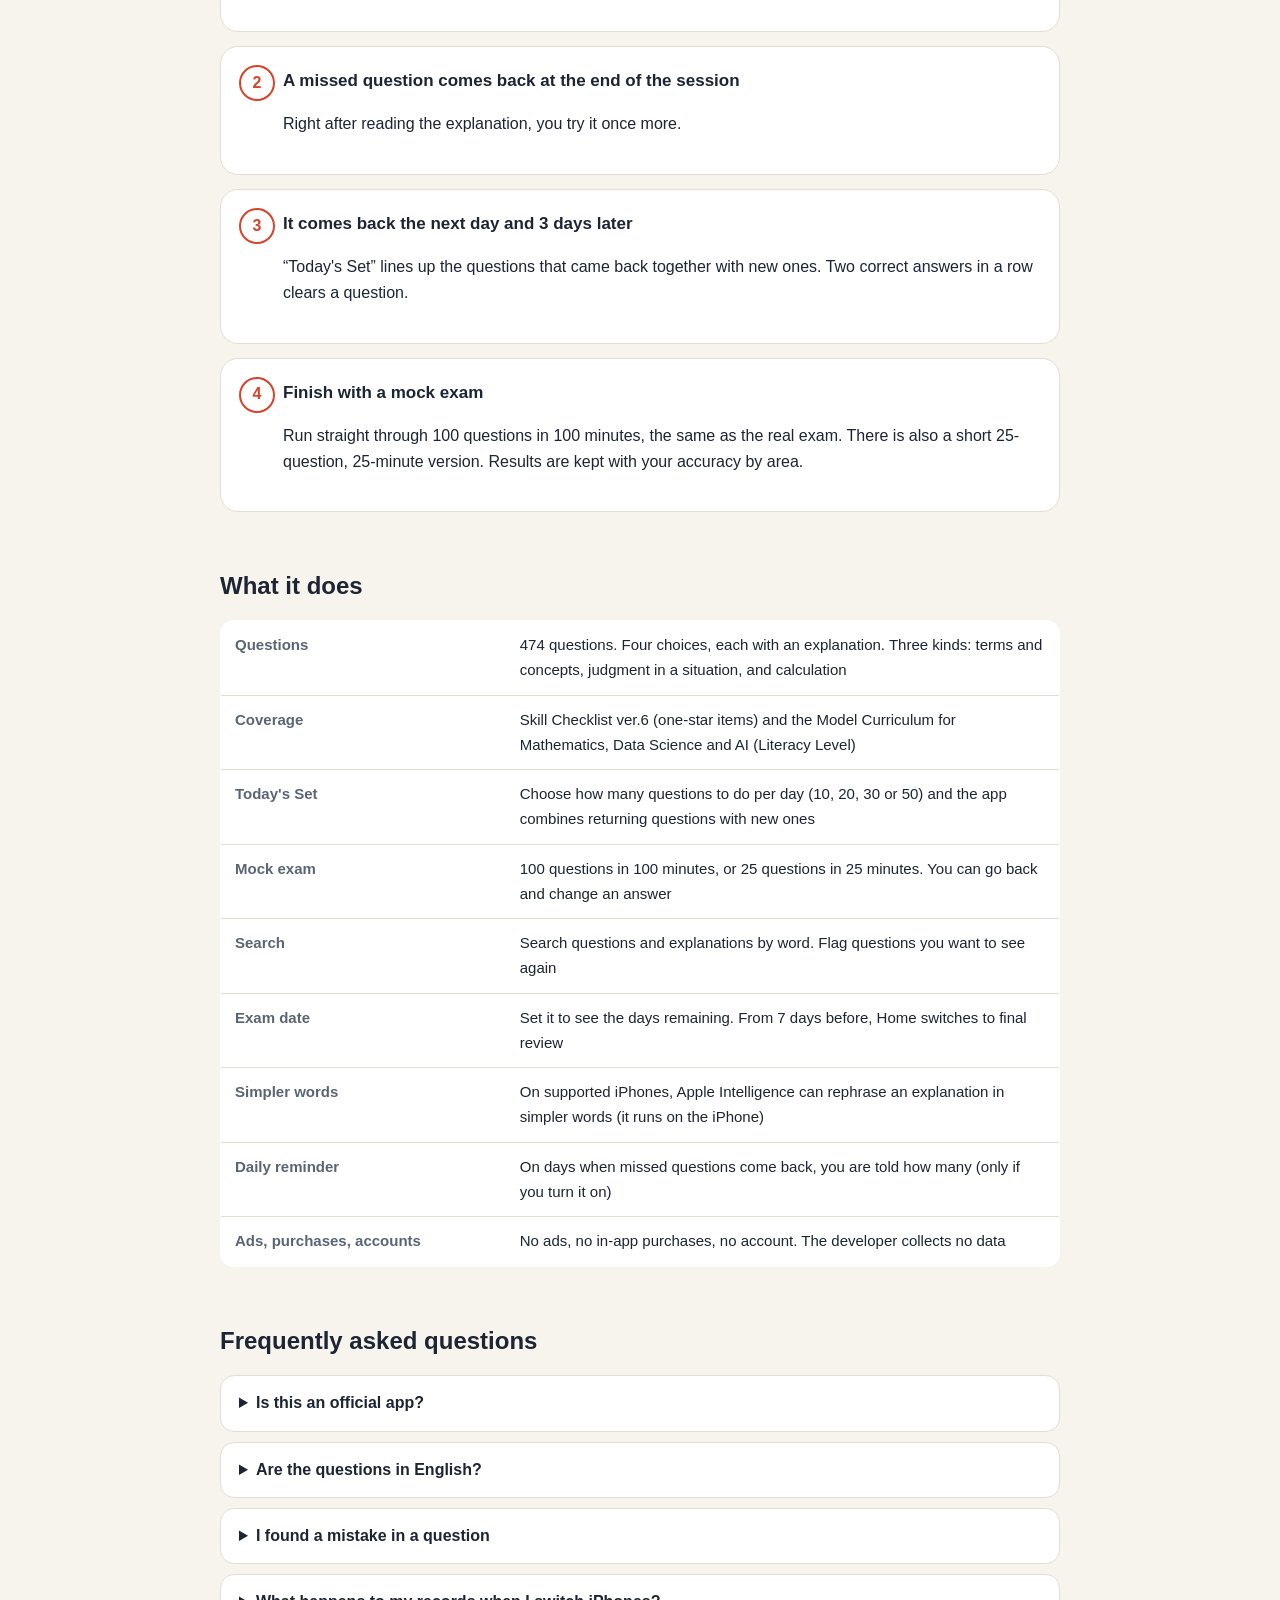
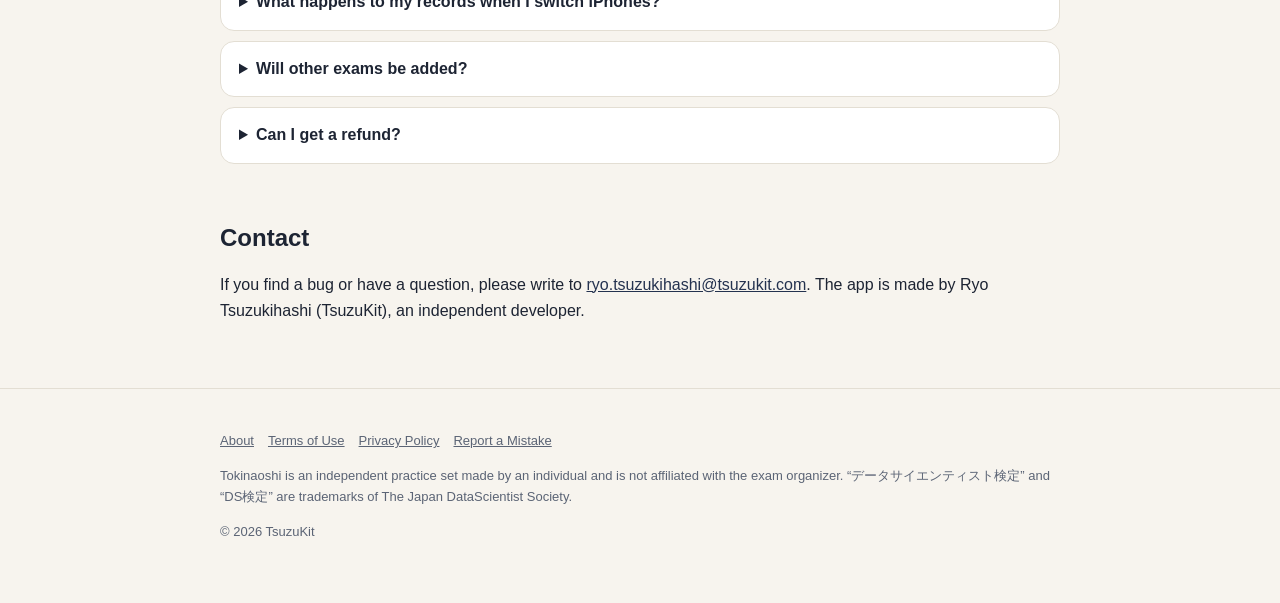
==== commit 3a8352b6: "上の絵と OG 画像を入れる・問題数を書く・狭い画面の上の帯を1行に" ====
--- a/index.html
+++ b/index.html
@@ -30,7 +30,7 @@
 <a class="cta" href="#store" id="store">App Store で見る（準備中）</a>
 <p class="note">iPhone 専用の有料アプリです。一度買えば、あとからお金はかかりません。広告もありません。</p>
 </div>
-<img src="assets/hero.png" alt="ときなおしの画面" width="360">
+<img src="assets/hero.png" alt="ときなおしのホーム画面" width="360">
 </section>
 
 <h2>こんな困りごとのために作りました</h2>
@@ -51,7 +51,7 @@
 
 <h2>できること</h2>
 <table>
-<tr><th>問題</th><td>4択・全問に解説つき。ことばとしくみ、場面での判断、計算の3種類</td></tr>
+<tr><th>問題</th><td>474問。4択・全問に解説つき。ことばとしくみ、場面での判断、計算の3種類</td></tr>
 <tr><th>出題範囲</th><td>スキルチェックリスト ver.6（★）と、数理・データサイエンス・AI（リテラシーレベル）モデルカリキュラム</td></tr>
 <tr><th>今日の分</th><td>1日に解く問題数（10・20・30・50問）を決めると、戻ってきた問題と新しい問題を組んで出します</td></tr>
 <tr><th>模擬試験</th><td>100問・100分と、25問・25分。前の問題に戻って答えを変えられます</td></tr>
@@ -93,7 +93,7 @@
 <p class="note">A paid app for iPhone only. Buy it once and there is nothing more to pay. No ads.</p>
 <p class="note"><strong>The questions, answer choices and explanations are written in Japanese</strong>, because the exam is held in Japanese. Menus and buttons are in English and Japanese.</p>
 </div>
-<img src="assets/hero.png" alt="Screens of Tokinaoshi" width="360">
+<img src="assets/hero-en.png" alt="The Home screen of Tokinaoshi" width="360">
 </section>
 
 <h2>Built for these problems</h2>
@@ -114,7 +114,7 @@
 
 <h2>What it does</h2>
 <table>
-<tr><th>Questions</th><td>Four choices, each with an explanation. Three kinds: terms and concepts, judgment in a situation, and calculation</td></tr>
+<tr><th>Questions</th><td>474 questions. Four choices, each with an explanation. Three kinds: terms and concepts, judgment in a situation, and calculation</td></tr>
 <tr><th>Coverage</th><td>Skill Checklist ver.6 (one-star items) and the Model Curriculum for Mathematics, Data Science and AI (Literacy Level)</td></tr>
 <tr><th>Today's Set</th><td>Choose how many questions to do per day (10, 20, 30 or 50) and the app combines returning questions with new ones</td></tr>
 <tr><th>Mock exam</th><td>100 questions in 100 minutes, or 25 questions in 25 minutes. You can go back and change an answer</td></tr>
--- a/style.css
+++ b/style.css
@@ -29,7 +29,7 @@
 .cta { display: inline-block; margin-top: 20px; background: var(--vermilion); color: #fff; font-weight: 700; text-decoration: none;
   padding: 14px 26px; border-radius: 16px; }
 .note { font-size: 13px; color: var(--sub); }
-.hero img { width: 100%; max-width: 360px; justify-self: center; border-radius: 28px; }
+.hero img { width: 100%; max-width: 320px; height: auto; justify-self: center; }
 .grid { display: grid; gap: 14px; }
 @media (min-width: 700px) { .grid.two { grid-template-columns: 1fr 1fr; } .grid.three { grid-template-columns: repeat(3, 1fr); } }
 .card { background: var(--card); border: 1px solid var(--line); border-radius: 18px; padding: 20px; }
@@ -59,4 +59,7 @@
 [lang="en"] { line-height: 1.65; }
 [lang="en"] h1 { line-height: 1.2; }
 [lang="en"] nav.site a { font-size: 13px; margin-left: 10px; }
-header.site .wrap { flex-wrap: wrap; row-gap: 0; }
+@media (max-width: 480px) { nav.site a { font-size: 12px; margin-left: 8px; } header.site .wrap { gap: 4px; } .brand { gap: 7px; font-size: 15px; } }
+.brand { white-space: nowrap; flex-shrink: 0; }
+/* 幅の狭い画面では、上の帯の「紹介」を出さない（左のアプリ名が同じ行き先） */
+@media (max-width: 480px) { nav.site a:first-child { display: none; } }
